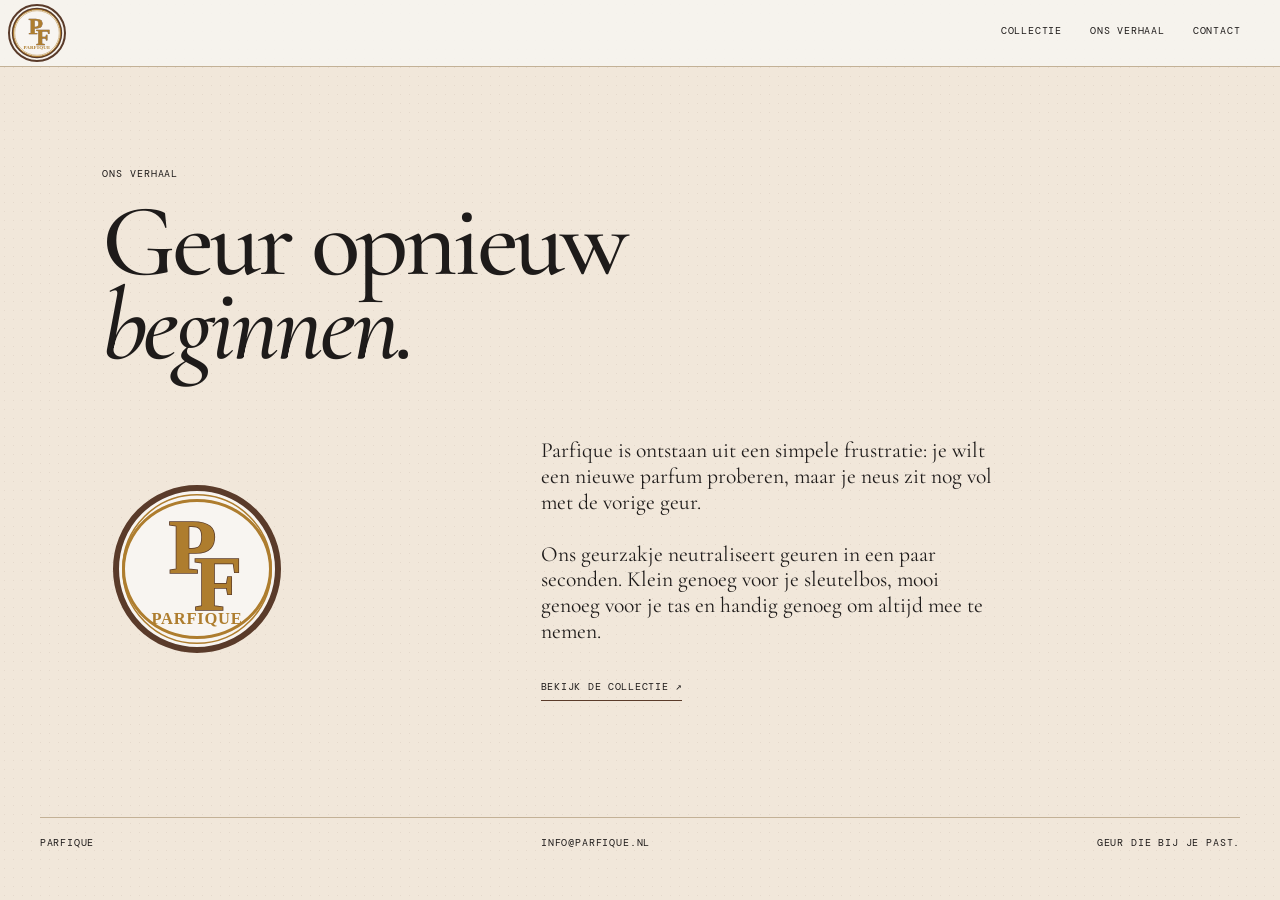
==== about.html @ 4fda77c7 "fix photos" ====
<!doctype html>
<html lang="nl">
  <head>
    <meta charset="UTF-8" /><meta name="viewport" content="width=device-width, initial-scale=1.0" />
    <meta name="description" content="Het verhaal achter Parfique." /><title>Parfique | Ons verhaal</title>
    <link rel="preconnect" href="https://fonts.googleapis.com" /><link rel="preconnect" href="https://fonts.gstatic.com" crossorigin />
    <link href="https://fonts.googleapis.com/css2?family=Cormorant+Garamond:wght@500;600&family=DM+Mono:wght@400;500&family=Kalam:wght@400;700&display=swap" rel="stylesheet" /><link rel="stylesheet" href="styles.css" />
  </head>
  <body>
    <header class="site-header"><a class="logo" href="index.html" aria-label="Parfique home"><img src="assets/parfique-logo.svg" alt="Parfique" /></a><nav class="site-nav" aria-label="Hoofdnavigatie"><a href="index.html">Collectie</a><a href="about.html">Ons verhaal</a><a href="contact.html">Contact</a></nav></header>
    <main class="inner-page about-page"><p class="page-kicker">Ons verhaal</p><h1>Geur opnieuw<br /><em>beginnen.</em></h1><div class="story-grid"><div class="story-mark logo logo-large"><img src="assets/parfique-logo.svg" alt="" /></div><div class="story-copy"><p>Parfique is ontstaan uit een simpele frustratie: je wilt een nieuwe parfum proberen, maar je neus zit nog vol met de vorige geur.</p><p>Ons geurzakje neutraliseert geuren in een paar seconden. Klein genoeg voor je sleutelbos, mooi genoeg voor je tas en handig genoeg om altijd mee te nemen.</p><a class="page-link" href="index.html#producten">Bekijk de collectie ↗</a></div></div></main>
    <footer class="site-footer"><span>PARFIQUE</span><a href="mailto:info@parfique.nl">info@parfique.nl</a><span>Geur die bij je past.</span></footer>
  </body>
</html>
---- styles.css ----
:root {
  --cream: #f1e7da;
  --paper: #f8f5f1;
  --ink: #1e1b1a;
  --brown: #5a3b2a;
  --gold: #ae7d2e;
  --frame: #c3b196;
  --script: 'Kalam', 'Brush Script MT', cursive;
  --serif: 'Cormorant Garamond', Georgia, serif;
  --mono: 'DM Mono', monospace;
}
* { box-sizing: border-box; }
html { scroll-behavior: smooth; }
body { background: var(--cream); background-image: radial-gradient(rgba(90, 59, 42, .08) .7px, transparent .7px); background-size: 9px 9px; color: var(--ink); margin: 0; }
a { color: inherit; text-decoration: none; }
.site-header { align-items: center; background: rgba(248, 245, 241, .88); border-bottom: 1px solid var(--frame); display: flex; height: 67px; justify-content: space-between; padding: 0 3.1vw 0 8px; position: sticky; top: 0; z-index: 10; }
.logo { align-items: center; border: 2px solid var(--brown); border-radius: 50%; display: inline-flex; flex: 0 0 58px; flex-direction: column; height: 58px; justify-content: center; overflow: hidden; position: relative; width: 58px; }
.logo::before { border: 1px solid var(--gold); border-radius: 50%; content: ''; inset: 3px; position: absolute; }
.logo span { color: var(--gold); font-family: var(--serif); font-size: 2.2rem; font-weight: 600; letter-spacing: -.3em; line-height: .68; margin-left: -.28em; position: relative; z-index: 1; }
.logo small { color: var(--brown); font-family: var(--serif); font-size: .42rem; letter-spacing: .04em; margin-top: 5px; position: relative; z-index: 1; }
.logo img { display: block; height: 100%; object-fit: contain; width: 100%; }
.site-nav { display: flex; gap: 28px; font-family: var(--mono); font-size: .62rem; letter-spacing: .08em; text-transform: uppercase; }
.site-nav a { border-bottom: 1px solid transparent; padding-bottom: 4px; }
.site-nav a:hover, .site-nav a:focus-visible { border-color: var(--brown); color: var(--brown); }
.catalogue { display: grid; gap: 4vw; grid-template-columns: minmax(410px, .95fr) minmax(540px, 1.25fr); margin: 0 auto; max-width: 1280px; padding: 42px 3.1vw 65px; }
.about { padding-top: 0; }
.logo-large { background: transparent; border: 0; border-radius: 0; flex-basis: auto; height: 180px; margin: 0 auto 25px; width: 190px; }
.logo-large::before { border-width: 3px; inset: 20px; }
.logo-large span { font-size: 5.5rem; }
.logo-large small { font-size: .8rem; margin-top: 10px; }
.about-copy h1 { font-family: var(--serif); font-size: 1.22rem; font-weight: 600; letter-spacing: .03em; margin: 0 0 2px 1.2rem; }
.about-copy p { font-family: var(--serif); font-size: 1.03rem; line-height: 1.28; margin: 0 0 40px; }
.products { display: grid; gap: 28px 30px; grid-template-columns: repeat(2, minmax(220px, 1fr)); }
.product-card { min-width: 0; text-align: center; }
.product-frame { background: linear-gradient(135deg, #fbfaf8, #ede7df); border: 9px solid var(--frame); box-shadow: 0 8px 0 rgba(90, 59, 42, .04), 0 18px 30px rgba(90, 59, 42, .07); height: 292px; overflow: hidden; position: relative; transition: border-color .2s ease, box-shadow .2s ease; }
.product-frame::after { border: 1px solid rgba(98, 76, 54, .25); content: ''; inset: 8px; pointer-events: none; position: absolute; }
.product-badge { background: var(--brown); color: var(--cream); font-family: var(--mono); font-size: .52rem; left: 12px; letter-spacing: .06em; padding: 6px 8px; position: absolute; text-transform: uppercase; top: 12px; z-index: 2; }
.pouch { clip-path: polygon(14% 17%, 25% 8%, 75% 8%, 86% 17%, 94% 92%, 6% 92%); filter: drop-shadow(11px 13px 8px rgba(57, 41, 29, .18)); height: 250px; margin: 20px auto 0; overflow: hidden; position: relative; transform: rotate(-2deg); width: 180px; }
.pouch::before { background: repeating-linear-gradient(90deg, rgba(255,255,255,.32) 0 3px, transparent 3px 7px); content: ''; inset: 0; mix-blend-mode: soft-light; opacity: .55; position: absolute; }
.pouch::after { border-top: 4px solid rgba(38,28,22,.45); box-shadow: 0 5px 0 rgba(245, 235, 219, .5); content: ''; left: 14%; position: absolute; right: 14%; top: 22px; }
.pouch-panther { background-color: #8f755f; background-image: radial-gradient(ellipse at 20% 20%, #332922 0 8%, transparent 10%), radial-gradient(ellipse at 60% 70%, #3d2f27 0 9%, transparent 11%), radial-gradient(ellipse at 70% 25%, #d0aa8e 0 14%, transparent 17%), radial-gradient(ellipse at 35% 70%, #c6a58d 0 14%, transparent 17%); background-size: 75px 75px, 80px 85px, 72px 90px, 100px 86px; }
.pouch-zebra { background-color: #dfd7c8; background-image: repeating-linear-gradient(108deg, transparent 0 16px, #282521 17px 28px, transparent 29px 47px), repeating-linear-gradient(72deg, transparent 0 26px, rgba(40,37,33,.85) 27px 37px, transparent 38px 62px); }
.pouch-blue { background-color: #9b9d99; background-image: repeating-linear-gradient(155deg, transparent 0 18px, #5f6d72 19px 37px, transparent 38px 67px), repeating-linear-gradient(35deg, transparent 0 32px, #c2aaa0 33px 45px, transparent 46px 80px); }
.pouch-brown { background-color: #998f82; background-image: repeating-linear-gradient(130deg, transparent 0 22px, #4f4a45 23px 50px, transparent 51px 69px), repeating-linear-gradient(40deg, transparent 0 37px, #c2aa91 38px 55px, transparent 56px 81px); }
.pouch-logo { height: 92px; left: 50%; object-fit: contain; position: absolute; top: 48%; transform: translate(-50%, -50%); width: 92px; z-index: 1; }
.product-card h2 { font-family: var(--script); font-size: 1.4rem; font-weight: 400; line-height: 1; margin: 11px 0 2px; }
.rating { color: var(--brown); font-family: Georgia, serif; font-size: 1.28rem; letter-spacing: -2px; line-height: 1; }
.price { color: var(--brown); font-family: var(--script); font-size: 1.6rem; line-height: .9; margin: 5px 0 0; }
.card-action { border-bottom: 1px solid var(--brown); display: inline-block; font-family: var(--mono); font-size: .54rem; letter-spacing: .06em; margin-top: 7px; padding-bottom: 3px; text-transform: uppercase; }
.product-link { display: block; transition: transform .2s ease; }
.product-link:hover { transform: translateY(-5px); }
.product-link:hover .product-frame { border-color: #a99272; box-shadow: 0 8px 0 rgba(90, 59, 42, .05), 0 22px 34px rgba(90, 59, 42, .12); }
.site-footer { border-top: 1px solid var(--frame); display: flex; font-family: var(--mono); font-size: .65rem; justify-content: space-between; letter-spacing: .08em; margin: 0 3.1vw; padding: 18px 0 25px; text-transform: uppercase; }
.inner-page, .product-page { min-height: calc(100vh - 150px); padding: 90px 8vw 110px; }
.page-kicker, .back-link { font-family: var(--mono); font-size: .62rem; letter-spacing: .09em; text-transform: uppercase; }
.inner-page h1, .detail-copy h1 { font-family: var(--serif); font-size: clamp(4rem, 8vw, 8rem); font-weight: 500; letter-spacing: -.04em; line-height: .82; margin: 20px 0 70px; }
.inner-page h1 em { font-weight: 500; }
.story-grid { align-items: center; display: grid; gap: 9vw; grid-template-columns: minmax(190px, .7fr) 1fr; max-width: 900px; }
.story-mark { margin: 0; }
.story-copy { font-family: var(--serif); font-size: 1.35rem; line-height: 1.2; max-width: 530px; }
.story-copy p { margin: 0 0 26px; }
.page-link, .button-link { border-bottom: 1px solid var(--brown); display: inline-block; font-family: var(--mono); font-size: .65rem; letter-spacing: .07em; padding-bottom: 6px; text-transform: uppercase; }
.product-page { padding-top: 45px; }
.back-link { border-bottom: 1px solid var(--brown); padding-bottom: 5px; }
.product-detail { align-items: center; display: grid; gap: 9vw; grid-template-columns: minmax(300px, 1fr) minmax(280px, .8fr); margin: 45px auto 0; max-width: 1000px; }
.detail-frame { align-items: center; background: var(--paper); border: 12px solid var(--frame); display: flex; height: 480px; justify-content: center; overflow: hidden; position: relative; }
.detail-frame .pouch { height: 390px; width: 275px; }
.detail-frame .pouch-logo { height: 150px; width: 150px; }
.detail-copy h1 { font-size: clamp(3.6rem, 6vw, 6rem); margin: 14px 0 18px; }
.detail-price { font-family: var(--script); font-size: 2.2rem; margin: 10px 0 30px; }
.detail-copy > p:not(.page-kicker):not(.detail-price) { font-family: var(--serif); font-size: 1.25rem; line-height: 1.25; margin-bottom: 35px; }
.contact-box { border-left: 8px solid var(--frame); font-family: var(--serif); font-size: 1.5rem; line-height: 1.2; max-width: 630px; padding: 12px 0 12px 30px; }
@media (max-width: 800px) { .inner-page, .product-page { min-height: auto; padding: 65px 6vw 80px; }.inner-page h1, .detail-copy h1 { font-size: clamp(3.6rem, 15vw, 6rem); margin-bottom: 55px; }.story-grid, .product-detail { display: block; }.story-mark { margin: 0 auto 55px; }.story-copy { font-size: 1.2rem; }.detail-frame { height: 370px; margin: 45px 0; }.detail-frame .pouch { height: 300px; width: 215px; }.detail-frame .pouch-logo { height: 120px; width: 120px; }.detail-copy h1 { margin-bottom: 18px; }.contact-box { font-size: 1.25rem; } }
@media (max-width: 800px) { .site-header { padding-right: 6vw; }.site-nav { gap: 14px; font-size: .55rem; }.catalogue { display: block; padding: 25px 6vw 45px; }.about { margin-bottom: 44px; }.about-copy p { font-size: 1rem; margin-bottom: 30px; }.products { gap: 28px 14px; }.product-frame { border-width: 7px; height: 220px; }.pouch { height: 190px; margin-top: 13px; width: 138px; }.pouch-logo { font-size: 2.8rem; }.pouch-logo small { font-size: .52rem; }.site-footer { align-items: flex-start; flex-direction: column; gap: 12px; margin: 0 6vw; } }
@media (max-width: 430px) { .products { grid-template-columns: 1fr; }.product-frame { height: 300px; }.pouch { height: 265px; width: 190px; }.pouch-logo { font-size: 4rem; } }
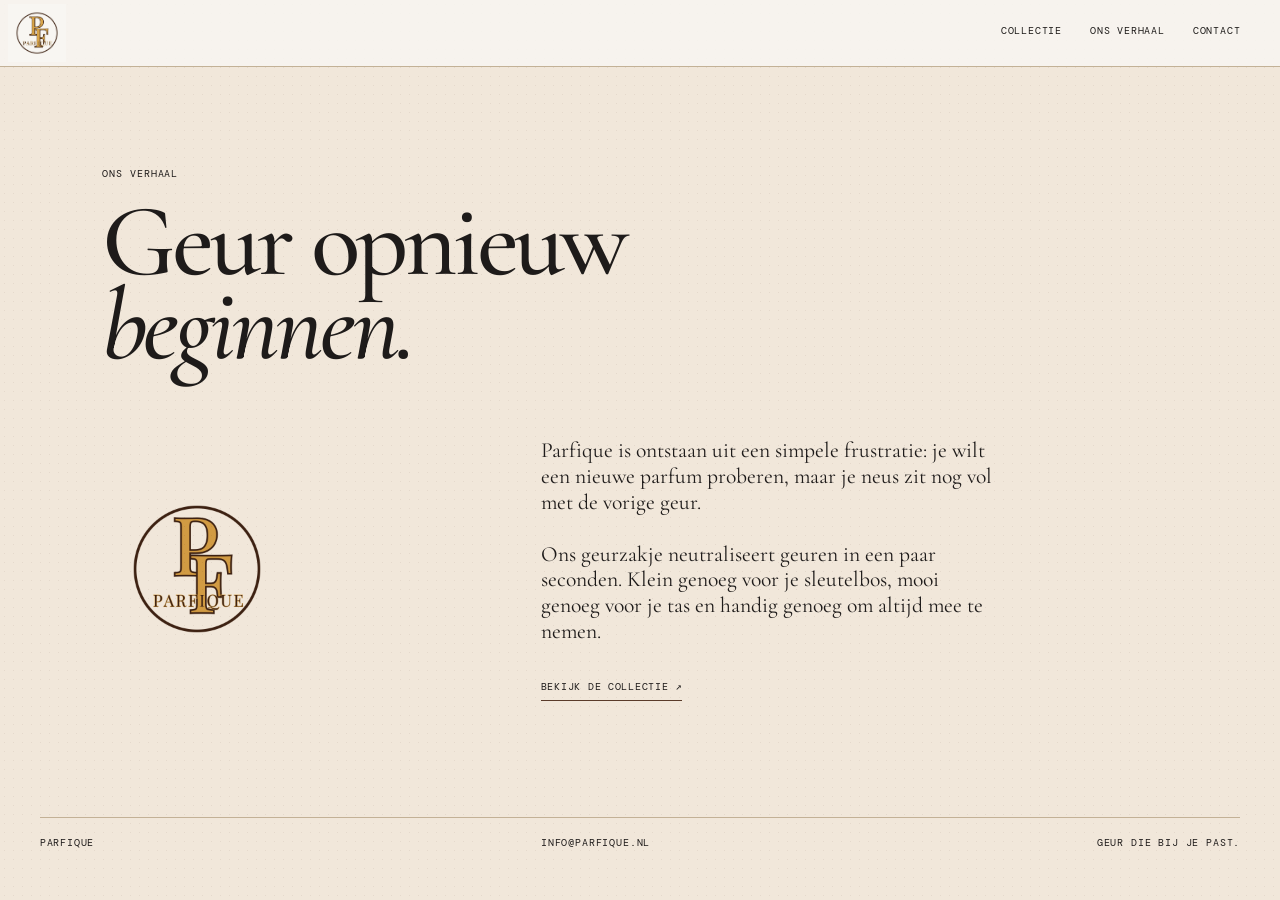
==== commit a1199ad7: "fix logo and pictures" ====
--- a/about.html
+++ b/about.html
@@ -7,8 +7,8 @@
     <link href="https://fonts.googleapis.com/css2?family=Cormorant+Garamond:wght@500;600&family=DM+Mono:wght@400;500&family=Kalam:wght@400;700&display=swap" rel="stylesheet" /><link rel="stylesheet" href="styles.css" />
   </head>
   <body>
-    <header class="site-header"><a class="logo" href="index.html" aria-label="Parfique home"><img src="assets/parfique-logo.svg" alt="Parfique" /></a><nav class="site-nav" aria-label="Hoofdnavigatie"><a href="index.html">Collectie</a><a href="about.html">Ons verhaal</a><a href="contact.html">Contact</a></nav></header>
-    <main class="inner-page about-page"><p class="page-kicker">Ons verhaal</p><h1>Geur opnieuw<br /><em>beginnen.</em></h1><div class="story-grid"><div class="story-mark logo logo-large"><img src="assets/parfique-logo.svg" alt="" /></div><div class="story-copy"><p>Parfique is ontstaan uit een simpele frustratie: je wilt een nieuwe parfum proberen, maar je neus zit nog vol met de vorige geur.</p><p>Ons geurzakje neutraliseert geuren in een paar seconden. Klein genoeg voor je sleutelbos, mooi genoeg voor je tas en handig genoeg om altijd mee te nemen.</p><a class="page-link" href="index.html#producten">Bekijk de collectie ↗</a></div></div></main>
+    <header class="site-header"><a class="logo" href="index.html" aria-label="Parfique home"><img src="assets/Logo.png" alt="Parfique" /></a><nav class="site-nav" aria-label="Hoofdnavigatie"><a href="index.html">Collectie</a><a href="about.html">Ons verhaal</a><a href="contact.html">Contact</a></nav></header>
+    <main class="inner-page about-page"><p class="page-kicker">Ons verhaal</p><h1>Geur opnieuw<br /><em>beginnen.</em></h1><div class="story-grid"><div class="story-mark logo logo-large"><img src="assets/Logo.png" alt="" /></div><div class="story-copy"><p>Parfique is ontstaan uit een simpele frustratie: je wilt een nieuwe parfum proberen, maar je neus zit nog vol met de vorige geur.</p><p>Ons geurzakje neutraliseert geuren in een paar seconden. Klein genoeg voor je sleutelbos, mooi genoeg voor je tas en handig genoeg om altijd mee te nemen.</p><a class="page-link" href="index.html#producten">Bekijk de collectie ↗</a></div></div></main>
     <footer class="site-footer"><span>PARFIQUE</span><a href="mailto:info@parfique.nl">info@parfique.nl</a><span>Geur die bij je past.</span></footer>
   </body>
 </html>
--- a/styles.css
+++ b/styles.css
@@ -14,26 +14,21 @@
 body { background: var(--cream); background-image: radial-gradient(rgba(90, 59, 42, .08) .7px, transparent .7px); background-size: 9px 9px; color: var(--ink); margin: 0; }
 a { color: inherit; text-decoration: none; }
 .site-header { align-items: center; background: rgba(248, 245, 241, .88); border-bottom: 1px solid var(--frame); display: flex; height: 67px; justify-content: space-between; padding: 0 3.1vw 0 8px; position: sticky; top: 0; z-index: 10; }
-.logo { align-items: center; border: 2px solid var(--brown); border-radius: 50%; display: inline-flex; flex: 0 0 58px; flex-direction: column; height: 58px; justify-content: center; overflow: hidden; position: relative; width: 58px; }
-.logo::before { border: 1px solid var(--gold); border-radius: 50%; content: ''; inset: 3px; position: absolute; }
-.logo span { color: var(--gold); font-family: var(--serif); font-size: 2.2rem; font-weight: 600; letter-spacing: -.3em; line-height: .68; margin-left: -.28em; position: relative; z-index: 1; }
-.logo small { color: var(--brown); font-family: var(--serif); font-size: .42rem; letter-spacing: .04em; margin-top: 5px; position: relative; z-index: 1; }
-.logo img { display: block; height: 100%; object-fit: contain; width: 100%; }
+.logo { display: inline-flex; flex: 0 0 58px; height: 58px; width: 58px; }
+.logo img { display: block; height: 100%; mix-blend-mode: multiply; object-fit: contain; width: 100%; }
 .site-nav { display: flex; gap: 28px; font-family: var(--mono); font-size: .62rem; letter-spacing: .08em; text-transform: uppercase; }
 .site-nav a { border-bottom: 1px solid transparent; padding-bottom: 4px; }
 .site-nav a:hover, .site-nav a:focus-visible { border-color: var(--brown); color: var(--brown); }
 .catalogue { display: grid; gap: 4vw; grid-template-columns: minmax(410px, .95fr) minmax(540px, 1.25fr); margin: 0 auto; max-width: 1280px; padding: 42px 3.1vw 65px; }
 .about { padding-top: 0; }
-.logo-large { background: transparent; border: 0; border-radius: 0; flex-basis: auto; height: 180px; margin: 0 auto 25px; width: 190px; }
-.logo-large::before { border-width: 3px; inset: 20px; }
-.logo-large span { font-size: 5.5rem; }
-.logo-large small { font-size: .8rem; margin-top: 10px; }
+.logo-large { flex-basis: auto; height: 180px; margin: 0 auto 25px; width: 190px; }
 .about-copy h1 { font-family: var(--serif); font-size: 1.22rem; font-weight: 600; letter-spacing: .03em; margin: 0 0 2px 1.2rem; }
 .about-copy p { font-family: var(--serif); font-size: 1.03rem; line-height: 1.28; margin: 0 0 40px; }
 .products { display: grid; gap: 28px 30px; grid-template-columns: repeat(2, minmax(220px, 1fr)); }
 .product-card { min-width: 0; text-align: center; }
 .product-frame { background: linear-gradient(135deg, #fbfaf8, #ede7df); border: 9px solid var(--frame); box-shadow: 0 8px 0 rgba(90, 59, 42, .04), 0 18px 30px rgba(90, 59, 42, .07); height: 292px; overflow: hidden; position: relative; transition: border-color .2s ease, box-shadow .2s ease; }
 .product-frame::after { border: 1px solid rgba(98, 76, 54, .25); content: ''; inset: 8px; pointer-events: none; position: absolute; }
+.product-photo { display: block; height: 100%; object-fit: cover; width: 100%; }
 .product-badge { background: var(--brown); color: var(--cream); font-family: var(--mono); font-size: .52rem; left: 12px; letter-spacing: .06em; padding: 6px 8px; position: absolute; text-transform: uppercase; top: 12px; z-index: 2; }
 .pouch { clip-path: polygon(14% 17%, 25% 8%, 75% 8%, 86% 17%, 94% 92%, 6% 92%); filter: drop-shadow(11px 13px 8px rgba(57, 41, 29, .18)); height: 250px; margin: 20px auto 0; overflow: hidden; position: relative; transform: rotate(-2deg); width: 180px; }
 .pouch::before { background: repeating-linear-gradient(90deg, rgba(255,255,255,.32) 0 3px, transparent 3px 7px); content: ''; inset: 0; mix-blend-mode: soft-light; opacity: .55; position: absolute; }
@@ -64,6 +59,7 @@
 .back-link { border-bottom: 1px solid var(--brown); padding-bottom: 5px; }
 .product-detail { align-items: center; display: grid; gap: 9vw; grid-template-columns: minmax(300px, 1fr) minmax(280px, .8fr); margin: 45px auto 0; max-width: 1000px; }
 .detail-frame { align-items: center; background: var(--paper); border: 12px solid var(--frame); display: flex; height: 480px; justify-content: center; overflow: hidden; position: relative; }
+.detail-product-image { display: block; height: 100%; object-fit: cover; width: 100%; }
 .detail-frame .pouch { height: 390px; width: 275px; }
 .detail-frame .pouch-logo { height: 150px; width: 150px; }
 .detail-copy h1 { font-size: clamp(3.6rem, 6vw, 6rem); margin: 14px 0 18px; }
